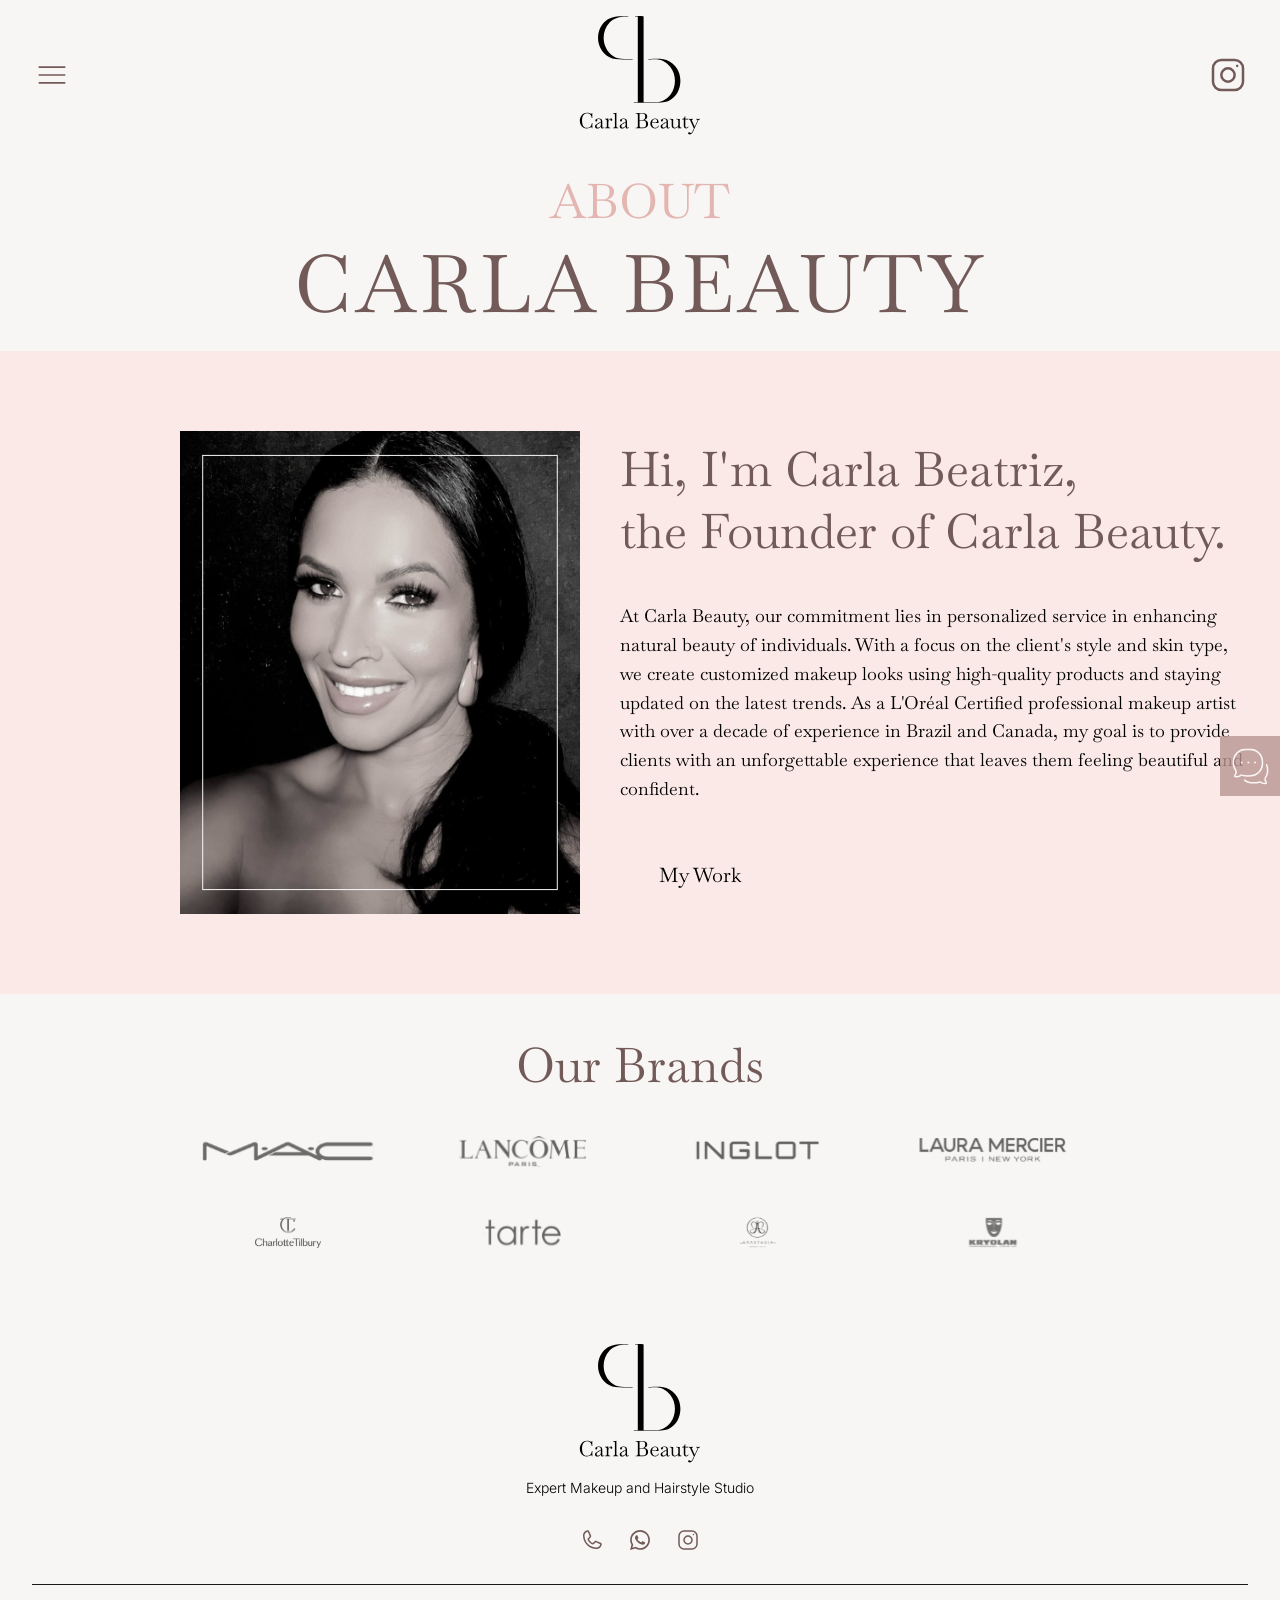
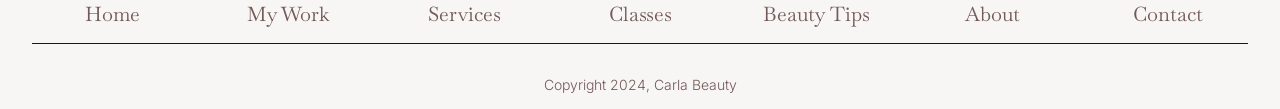
==== about/about.html @ 630f00ba "Merge branch 'dev' into feat/my-work-page" ====
<!DOCTYPE html>
<html lang="en">
  <head>
    <meta charset="UTF-8" />
    <meta name="viewport" content="width=device-width, initial-scale=1.0" />
    <title>Team Two Project</title>
    <link rel="stylesheet" href="../global.css">
    <link rel="stylesheet" href="./style.css">
  </head>
  <body>
    <!-- Header - Nav-->
    <header>
      <nav>
        <ul>
          <li>
            <img
              src="../assets/images/hamburguer-menu.svg"
              alt="Logo icon"
              id="hamburguer-menu"
            />
          </li>
          <li><a href="/">Home</a></li>
          <li><a href="/my-work/my-work.html">My Work</a></li>
          <li><a href="/services/services.html">Services</a></li>
          <li><a href="/classes/classes.html">Classes</a></li>
          <li><img src="../assets/logos/logo2.svg" alt="Logo Carla Beauty" /></li>
          <li><a href="/beauty-tips/beauty-tips.html">Beauty Tips</a></li>
          <li><a href="/about/about.html">About</a></li>
          <li><a href="/contact/contact.html">Contact</a></li>
          <li>
            <img src="../assets/images/instagram.svg" alt="instragram icon" />
          </li>
        </ul>
      </nav>
    </header>

    <!-- Mobile Menu Overlay -->
    <div class="mobile-menu" id="mobile-menu">
      <div class="mobile-menu-content">
        <div class="mobile-menu-header">
          <button class="close-menu" id="close-menu">
            <img src="assets/images/close-button.svg" alt="Close menu" />
          </button>
          <div class="mobile-menu-logo">
            <img src="assets/logos/logo2.svg" alt="Carla Beauty Logo" />
          </div>
        </div>

        <nav class="mobile-menu-nav">
          <a href="/index.html">Home</a>
          <a href="/my-work/my-work.html">My Work</a>
          <a href="/services/services.html">Services</a>
          <a href="/classes/classes.html">Classes</a>
          <a href="/beauty-tips/beauty-tips.html">Beauty Tips</a>
          <a href="/about/about.html">About</a>
          <a href="/contact/contact.html">Contact</a>
        </nav>

        <div class="mobile-menu-footer">
          <div class="mobile-menu-social">
            <img src="../assets/images/phone.svg" alt="Phone" />
            <img src="../assets/images/whatsapp.svg" alt="WhatsApp" />
            <img src="../assets/images/instagram.svg" alt="Instagram" />
          </div>
          <p>Expert Makeup and Hairstyle Studio</p>
        </div>
      </div>
    </div>
    
    <!-- About Section -->

    <div class="about-section-tittle">
      <h1>ABOUT</h1>
      <p>CARLA BEAUTY</p>
    </div>

    <div class="about-section-container">
      <div class="wrapper-container">
      <div class="about-section-img">
        <img src="../assets/images/about-photo.svg">
      </div>

      <div class="about-section-text">
        <h1>Hi, I'm Carla Beatriz, <br> the Founder of Carla Beauty.</h1>
        <p>At Carla Beauty, our commitment lies in personalized service in enhancing natural beauty of individuals. With a focus on the client's style and skin type, we create customized makeup looks using high-quality products and staying updated on the latest trends. As a L'Oréal Certified professional makeup artist with over a decade of experience in Brazil and Canada, my goal is to provide clients with an unforgettable experience that leaves them feeling beautiful and confident.</p>

        <button class="my-work-button" id="my-work-button">My Work</button>
        
      </div>

      <div class="message-box">
        <img src="../assets/images/message box.svg">
      </div>
     </div>
    </div>
    
    <div class="brands-section">
      <h2>Our Brands</h2>
      <div class="brands-images">
        <img src="../assets/images/brands-images/MAC_Cosmetics_logo 1.svg">
        <img src="../assets/images/brands-images/2560px-Lancôme_logo 1.svg">
        <img src="../assets/images/brands-images/inglot 1.svg">
        <img src="../assets/images/brands-images/Laura Mercier_logo 1.svg"> 
        <img src="../assets/images/brands-images/charlote.svg">
        <img src="../assets/images/brands-images/tarte 1.svg">
        <img src="../assets/images/brands-images/anastasia.svg">
        <img src="../assets/images/brands-images/kryolan 1.svg">
      </div>
    </div>


    <!-- Footer begin-->
    <footer>
      <div class="logo-container">
        <img src="../assets/logos/logo2.svg" alt="Logo icon" />
        <p>Expert Makeup and Hairstyle Studio</p>
      </div>
      <div class="contact-container">
        <img src="../assets/images/phone.svg" alt="Phone icon" />
        <img src="../assets/images/whatsapp.svg" alt="Whatsapp icon" />
        <img src="../assets/images/instagram.svg" alt="Instagram icon" />
      </div>
      <div class="footer-nav">
        <ul>
          <li><a href="/index.html">Home</a></li>
          <li><a href="/my-work/my-work.html">My Work</a></li>
          <li><a href="/services/services.html">Services</a></li>
          <li><a href="/classes/classes.html">Classes</a></li>
          <li><a href="/beauty-tips/beauty-tips.html">Beauty Tips</a></li>
          <li><a href="/about/about.html">About</a></li>
          <li><a href="/contact/contact.html">Contact</a></li>
        </ul>
      </div>
      <div class="copyright">
        <p>Copyright 2024, Carla Beauty</p>
      </div>
    </footer>
    <!-- Footer end-->
    <script src="script.js"></script>
    <script src="about.script.js"></script>
  </body>
</html>
---- global.css ----
@import url("https://fonts.googleapis.com/css2?family=Baskervville:ital,wght@0,400..700;1,400..700&display=swap");
@import url("https://fonts.googleapis.com/css2?family=Inter:ital,opsz,wght@0,14..32,100..900;1,14..32,100..900&display=swap");

:root {
  --brand-color: #191919;
  --bold-main-color: #725a58;
  --accent-color: #e3b6b1;
  --light-pink: #fae9e7;
  --light-pale-white: #f8f6f4;
  --light-paper-white: #fbfafa;
  --light-mid-grey: #a3a3a3;
  --dark-grey: #535353;
  --dark-black: #191919;
  --dark-pink: #e3b6b1;
  --dark-brown: #f8f6f4;
  --inter-font: "Inter", sans-serif;
  --Baskervville-font: "Baskervville", cursive;
}

* {
  box-sizing: border-box;
  margin: 0;
  padding: 0;
  font-family: var(--inter-font);
}

/* Footer begin*/

footer {
  width: 100%;
  height: 100%;
  background-color: var(--dark-brown);
  padding: 1rem 2rem;
  display: flex;
  flex-direction: column;
  gap: 2rem;
}

footer .logo-container {
  display: flex;
  flex-direction: column;
  align-items: center;
  justify-content: center;
  width: 100%;
  text-align: center;
  font-size: 14px;
  font-weight: 300;
  gap: 1rem;
}

footer .logo-container img {
  width: 125.6px;
  height: 118.51px;
}

footer .contact-container {
  display: flex;
  flex-direction: row;
  align-items: center;
  justify-content: center;
  gap: 1.5rem;
}

.footer-nav {
  width: 100%;
  display: flex;
  align-items: center;
  justify-content: center;
}

.footer-nav ul {
  display: grid;
  grid-template-columns: repeat(7, 1fr);
  width: 100%;
  max-width: 1400px;
  list-style: none;
  margin: 0 auto;
  padding: 0;
  gap: 1rem;
  justify-items: center;
  text-align: center;
  border-top: 1px solid var(--dark-black);
  border-bottom: 1px solid var(--dark-black);
  padding: 1rem 0;
}

.footer-nav ul li a {
  font-size: 20px;
  font-family: var(--Baskervville-font);
  color: var(--bold-main-color);
  font-weight: 400;
  text-decoration: none;
}

footer .copyright {
  display: flex;
  align-items: center;
  color: var(--bold-main-color);
  font-size: 14px;
  text-align: center;
  justify-content: center;
  font-weight: 300;
}

/* Medium screens (e.g. tablets) */
@media (max-width: 900px) {
  .footer-nav ul {
    grid-template-columns: repeat(4, 1fr);
  }
}

@media (max-width: 600px) {
  .footer-nav ul {
    grid-template-columns: repeat(2, 1fr);
  }
}

@media (max-width: 400px) {
  .footer-nav ul {
    grid-template-columns: 1fr;
  }
}

/* Footer end*/

/* Header begin*/

header {
  width: 100%;
  max-height: 200px;
  height: 100%;
  background-color: var(--dark-brown);
  padding: 1rem 2rem;
  display: flex;
  align-items: center;
  justify-content: center;
}

nav {
  width: 100%;
  display: flex;
  align-items: center;
  justify-content: center;
}

nav ul {
  display: flex;
  align-items: center;
  max-width: 1400px;
  width: 100%;
  justify-content: space-between;
  list-style: none;
}

nav ul li a {
  font-size: 20px;
  font-family: var(--Baskervville-font);
  color: var(--bold-main-color);
  font-weight: 400;
  text-decoration: none;
  padding: 0 2rem;
  border-right: 0.5px solid var(--accent-color);
}

nav ul li:nth-child(1) {
  display: none;
}

nav ul li:last-child {
  border-right: none;
}
nav ul li:last-child img {
  width: 24px;
  height: 24px;
}

nav ul li img {
  width: 125.6px;
  height: 118.51px;
  margin: 0 2.5rem;
}

nav ul li a:hover {
  text-decoration: underline;
  text-decoration-color: var(--bold-main-color);
  text-decoration-thickness: 0.5px;
  text-underline-offset: 2px;
}

/* Header end*/

/* Mobile Menu begin*/
.mobile-menu {
  position: fixed;
  top: 0;
  left: -100%;
  width: 100%;
  height: 100vh;
  background-color: var(--dark-brown);
  z-index: 1000;
  transition: left 0.3s ease;
  overflow-y: auto;
  display: none;
}

.mobile-menu.active {
  left: 0;
}

.mobile-menu-content {
  padding: 2rem;
  display: flex;
  flex-direction: column;
  align-items: center;
  gap: 2rem;
  min-height: 100vh;
}

.mobile-menu-header {
  width: 100%;
  display: flex;
  justify-content: flex-start;
  margin-bottom: 1rem;
  position: relative;
}

.close-menu {
  background: none;
  border: none;
  cursor: pointer;
  padding: 0;
}

.close-menu img {
  width: 40px;
  height: 40px;
}

.mobile-menu-logo {
  display: flex;
  flex-direction: column;
  align-items: center;
  gap: 1rem;
  margin-bottom: 2rem;
}

.mobile-menu-logo img {
  width: 100px;
  height: 94.41px;
  position: absolute;
  top: 0;
  left: 50%;
  transform: translateX(-50%);
}

.mobile-menu-nav {
  display: flex;
  flex-direction: column;
  align-items: center;
  gap: 2rem;
  width: 100%;
  flex: 1;
}

.mobile-menu-nav a {
  font-size: 32px;
  font-family: var(--Baskervville-font);
  color: var(--bold-main-color);
  font-weight: 400;
  text-decoration: none;
  transition: opacity 0.2s;
}

.mobile-menu-nav a:hover {
  opacity: 0.7;
}

.mobile-menu-footer {
  margin-top: auto;
  display: flex;
  flex-direction: column;
  align-items: center;
  gap: 1.5rem;
  padding-bottom: 2rem;
}

.mobile-menu-social {
  display: flex;
  gap: 1.5rem;
  align-items: center;
}

.mobile-menu-social img {
  width: 24px;
  height: 24px;
  cursor: pointer;
}

.mobile-menu-footer p {
  font-size: 12px;
  color: var(--bold-main-color);
  text-align: center;
}

@media (max-width: 1400px) {
  .mobile-menu {
    display: block;
  }
  nav ul li:has(a) {
    display: none;
  }
  nav ul li:nth-child(1) {
    display: block;
    cursor: pointer;
  }

  nav ul li img {
    margin: 0;
  }

  nav ul li:last-child img {
    width: 40px;
    height: 40px;
  }

  nav ul li:nth-child(1) img {
    width: 40px;
    height: 40px;
  }

  nav ul {
    justify-content: space-between;
    padding: 0;
  }
}

/* Mobile Menu end*/
---- about/style.css ----
@import url("https://fonts.googleapis.com/css2?family=Baskervville:ital,wght@0,400..700;1,400..700&display=swap");
@import url("https://fonts.googleapis.com/css2?family=Inter:ital,opsz,wght@0,14..32,100..900;1,14..32,100..900&display=swap");

:root {
  --brand-color: #191919;
  --bold-main-color: #725a58;
  --accent-color: #e3b6b1;
  --light-pink: #fae9e7;
  --light-pale-white: #f8f6f4;
  --light-paper-white: #fbfafa;
  --light-mid-grey: #a3a3a3;
  --dark-grey: #535353;
  --dark-black: #191919;
  --dark-pink: #e3b6b1;
  --dark-brown: #f8f6f4;
  --inter-font: "Inter", sans-serif;
  --Baskervville-font: "Baskervville", cursive;
}

* {
  box-sizing: border-box;
  margin: 0;
  padding: 0;
  font-family: var(--inter-font);
}

/* Footer begin*/

footer {
  width: 100%;
  height: 100%;
  background-color: var(--dark-brown);
  padding: 1rem 2rem;
  display: flex;
  flex-direction: column;
  gap: 2rem;
}

footer .logo-container {
  display: flex;
  flex-direction: column;
  align-items: center;
  justify-content: center;
  width: 100%;
  text-align: center;
  font-size: 14px;
  font-weight: 300;
  gap: 1rem;
}

footer .logo-container img {
  width: 125.6px;
  height: 118.51px;
}

footer .contact-container {
  display: flex;
  flex-direction: row;
  align-items: center;
  justify-content: center;
  gap: 1.5rem;
}

.footer-nav {
  width: 100%;
  display: flex;
  align-items: center;
  justify-content: center;
}

.footer-nav ul {
  display: grid;
  grid-template-columns: repeat(7, 1fr);
  width: 100%;
  max-width: 1400px;
  list-style: none;
  margin: 0 auto;
  padding: 0;
  gap: 1rem;
  justify-items: center;
  text-align: center;
  border-top: 1px solid var(--dark-black);
  border-bottom: 1px solid var(--dark-black);
  padding: 1rem 0;
}

.footer-nav ul li a {
  font-size: 20px;
  font-family: var(--Baskervville-font);
  color: var(--bold-main-color);
  font-weight: 400;
  text-decoration: none;
}

footer .copyright {
  display: flex;
  align-items: center;
  color: var(--bold-main-color);
  font-size: 14px;
  text-align: center;
  justify-content: center;
  font-weight: 300;
}

/* Medium screens (e.g. tablets) */
@media (max-width: 900px) {
  .footer-nav ul {
    grid-template-columns: repeat(4, 1fr);
  }
}

@media (max-width: 600px) {
  .footer-nav ul {
    grid-template-columns: repeat(2, 1fr);
  }
}

@media (max-width: 400px) {
  .footer-nav ul {
    grid-template-columns: 1fr;
  }
}

/* Footer end*/

/* Header begin*/

header {
  width: 100%;
  max-height: 200px;
  height: 100%;
  background-color: var(--dark-brown);
  padding: 1rem 2rem;
  display: flex;
  align-items: center;
  justify-content: center;
}

nav {
  width: 100%;
  display: flex;
  align-items: center;
  justify-content: center;
}

nav ul {
  display: flex;
  align-items: center;
  max-width: 1400px;
  width: 100%;
  justify-content: space-between;
  list-style: none;
}

nav ul li a {
  font-size: 20px;
  font-family: var(--Baskervville-font);
  color: var(--bold-main-color);
  font-weight: 400;
  text-decoration: none;
  padding: 0 2rem;
  border-right: 0.5px solid var(--accent-color);
}

nav ul li:nth-child(1) {
  display: none;
}

a[href="/classes/classes.html"] {
  border-right: none;
}

nav ul li:last-child {
  border-right: none;
}
nav ul li:last-child img {
  width: 24px;
  height: 24px;
}

nav ul li img {
  width: 125.6px;
  height: 118.51px;
  margin: 0 2.5rem;
}

nav ul li a:hover {
  text-decoration: underline;
  text-decoration-color: var(--bold-main-color);
  text-decoration-thickness: 0.5px;
  text-underline-offset: 2px;
}

/* Header end*/

/* Mobile Menu begin*/
.mobile-menu {
  position: fixed;
  top: 0;
  left: -100%;
  width: 100%;
  height: 100vh;
  background-color: var(--dark-brown);
  z-index: 1000;
  transition: left 0.3s ease;
  overflow-y: auto;
  display: none;
}

.mobile-menu.active {
  left: 0;
}

.mobile-menu-content {
  padding: 2rem;
  display: flex;
  flex-direction: column;
  align-items: center;
  gap: 2rem;
  min-height: 100vh;
}

.mobile-menu-header {
  width: 100%;
  display: flex;
  justify-content: flex-start;
  margin-bottom: 1rem;
  position: relative;
}

.close-menu {
  background: none;
  border: none;
  cursor: pointer;
  padding: 0;
}

.close-menu img {
  width: 40px;
  height: 40px;
}

.mobile-menu-logo {
  display: flex;
  flex-direction: column;
  align-items: center;
  gap: 1rem;
  margin-bottom: 2rem;
}

.mobile-menu-logo img {
  width: 100px;
  height: 94.41px;
  position: absolute;
  top: 0;
  left: 50%;
  transform: translateX(-50%);
}

.mobile-menu-nav {
  display: flex;
  flex-direction: column;
  align-items: center;
  gap: 2rem;
  width: 100%;
  flex: 1;
}

.mobile-menu-nav a {
  font-size: 32px;
  font-family: var(--Baskervville-font);
  color: var(--bold-main-color);
  font-weight: 400;
  text-decoration: none;
  transition: opacity 0.2s;
}

.mobile-menu-nav a:hover {
  opacity: 0.7;
}

.mobile-menu-footer {
  margin-top: auto;
  display: flex;
  flex-direction: column;
  align-items: center;
  gap: 1.5rem;
  padding-bottom: 2rem;
}

.mobile-menu-social {
  display: flex;
  gap: 1.5rem;
  align-items: center;
}

.mobile-menu-social img {
  width: 24px;
  height: 24px;
  cursor: pointer;
}

.mobile-menu-footer p {
  font-size: 12px;
  color: var(--bold-main-color);
  text-align: center;
}

@media (max-width: 1400px) {
  .mobile-menu {
    display: block;
  }
  nav ul li:has(a) {
    display: none;
  }
  nav ul li:nth-child(1) {
    display: block;
    cursor: pointer;
  }

  nav ul li img {
    margin: 0;
  }

  nav ul li:last-child img {
    width: 40px;
    height: 40px;
  }

  nav ul li:nth-child(1) img {
    width: 40px;
    height: 40px;
  }

  nav ul {
    justify-content: space-between;
    padding: 0;
  }
}

/* Mobile Menu end*/

/* About Section begin*/

.about-section-tittle {
  background-color: var(--dark-brown);
  padding: 15px;
  text-align: center;
  font-family: var(--Baskervville-font);
}

.about-section-tittle h1 {
  font-family: var(--Baskervville-font);
  font-size: 48px;
  font-style: normal;
  color: var(--dark-pink);
  font-weight: 200;
}

.about-section-tittle p {
  font-family: var(--Baskervville-font);
  font-size: 80px;
  font-style: normal;
  font-weight: 300;
  color: var(--bold-main-color);
  letter-spacing: 4.08px;
}

.about-section-container {
  padding: 80px 30px;
  display: flex;
  background-color: var(--light-pink);
  gap: 2.5rem;
}

.wrapper-container {
  display: flex;
  width: 100%;
  max-width: 1400px;
  gap: 2.5rem;
  margin-left: 150px;
  align-items: center;
}

.about-section-img {
  flex-basis: 40%; 
  max-width: 400px;
}

.about-section-img img {
  width: 100%;
  display: block; 
}

.about-section-text {
  flex-basis: 60%;
  display: flex;
  flex-direction: column;
  text-align: start;
  gap: 2.5rem;
}

.about-section-text h1 {
  color: var(--bold-main-color);
  font-family: var(--Baskervville-font);
  font-weight: 400;
  font-size: 48px;
}

.about-section-text p {
  font-family: var(--Baskervville-font);
  font-weight: 300;
  font-size: 18px;
  text-align: left;
  line-height: 1.6;
}

.my-work-button {
  font-family: var(--Baskervville-font);
  font-size: 20px;
  width: 160px;
  height: 62px;
  color: var(--darkest-brown);
  background-color: transparent;
  border: 1px solid var(--darkest-brown);
  cursor: pointer;
}

.message-box {
  position: absolute;
  right: 0;
  bottom: 100px;
}

/* About Section end*/

/* Brands Section begin*/

.brands-section {
  background-color: var(--dark-brown);
  padding: 40px 0;
  text-align: center;
}

.brands-section h2 {
  font-family: var(--Baskervville-font);
  font-weight: normal;
  font-size: 48px;
  height: 200;
  text-align: center;
  color: var(--bold-main-color);
}

.brands-images {
  padding: 40px;
  display: grid;
  grid-template-columns: repeat(4, 1fr);
  gap: 50px 20px;
  justify-items: center; 
  align-items: center;
  max-width: 1000px;
  margin: 0 auto;
}

.brands-images img {
  max-width: 100%; 
  height: auto;
  width: 80%;
  flex: 0 0 25%;
  height: 31.39px;
  top: 148px;
  left: 517.75px;
  opacity: 60%;
}

/* Brands Section end*/

@media (max-width: 900px) {
  .footer-nav ul {
    grid-template-columns: repeat(4, 1fr);
  }
}

@media (max-width: 600px) {
  .footer-nav ul {
    grid-template-columns: repeat(2, 1fr);
  }
}

@media (max-width: 400px) {
  .footer-nav ul {
    grid-template-columns: 1fr;
  }
}

@media (max-width: 900px) {
  .wrapper-container {
    flex-direction: column; 
    gap: 0; 
    margin-left: 0;
    align-items: center;
    display: block;
    padding: 0;
  }

  .about-section-img {
    flex-basis: 100%; 
    max-width: 100%; 
    padding: 0;
  }

  .about-section-container {
    padding: 0 0 30px 0;
  }

  .about-section-text {
    flex-basis: 100%; 
    padding: 30px 30px; 
    text-align: left;
  }

  .message-box {
    display: none;
  }

  .about-section-text h1 {
    font-size: 5rem;
  }

  .about-section-text p {
    font-size: 2.5rem;
  }


  .my-work-button {
    margin: 30px auto 0 auto;
    font-size: 30px;
    width: 320px;
    height: 80px;
  }
}
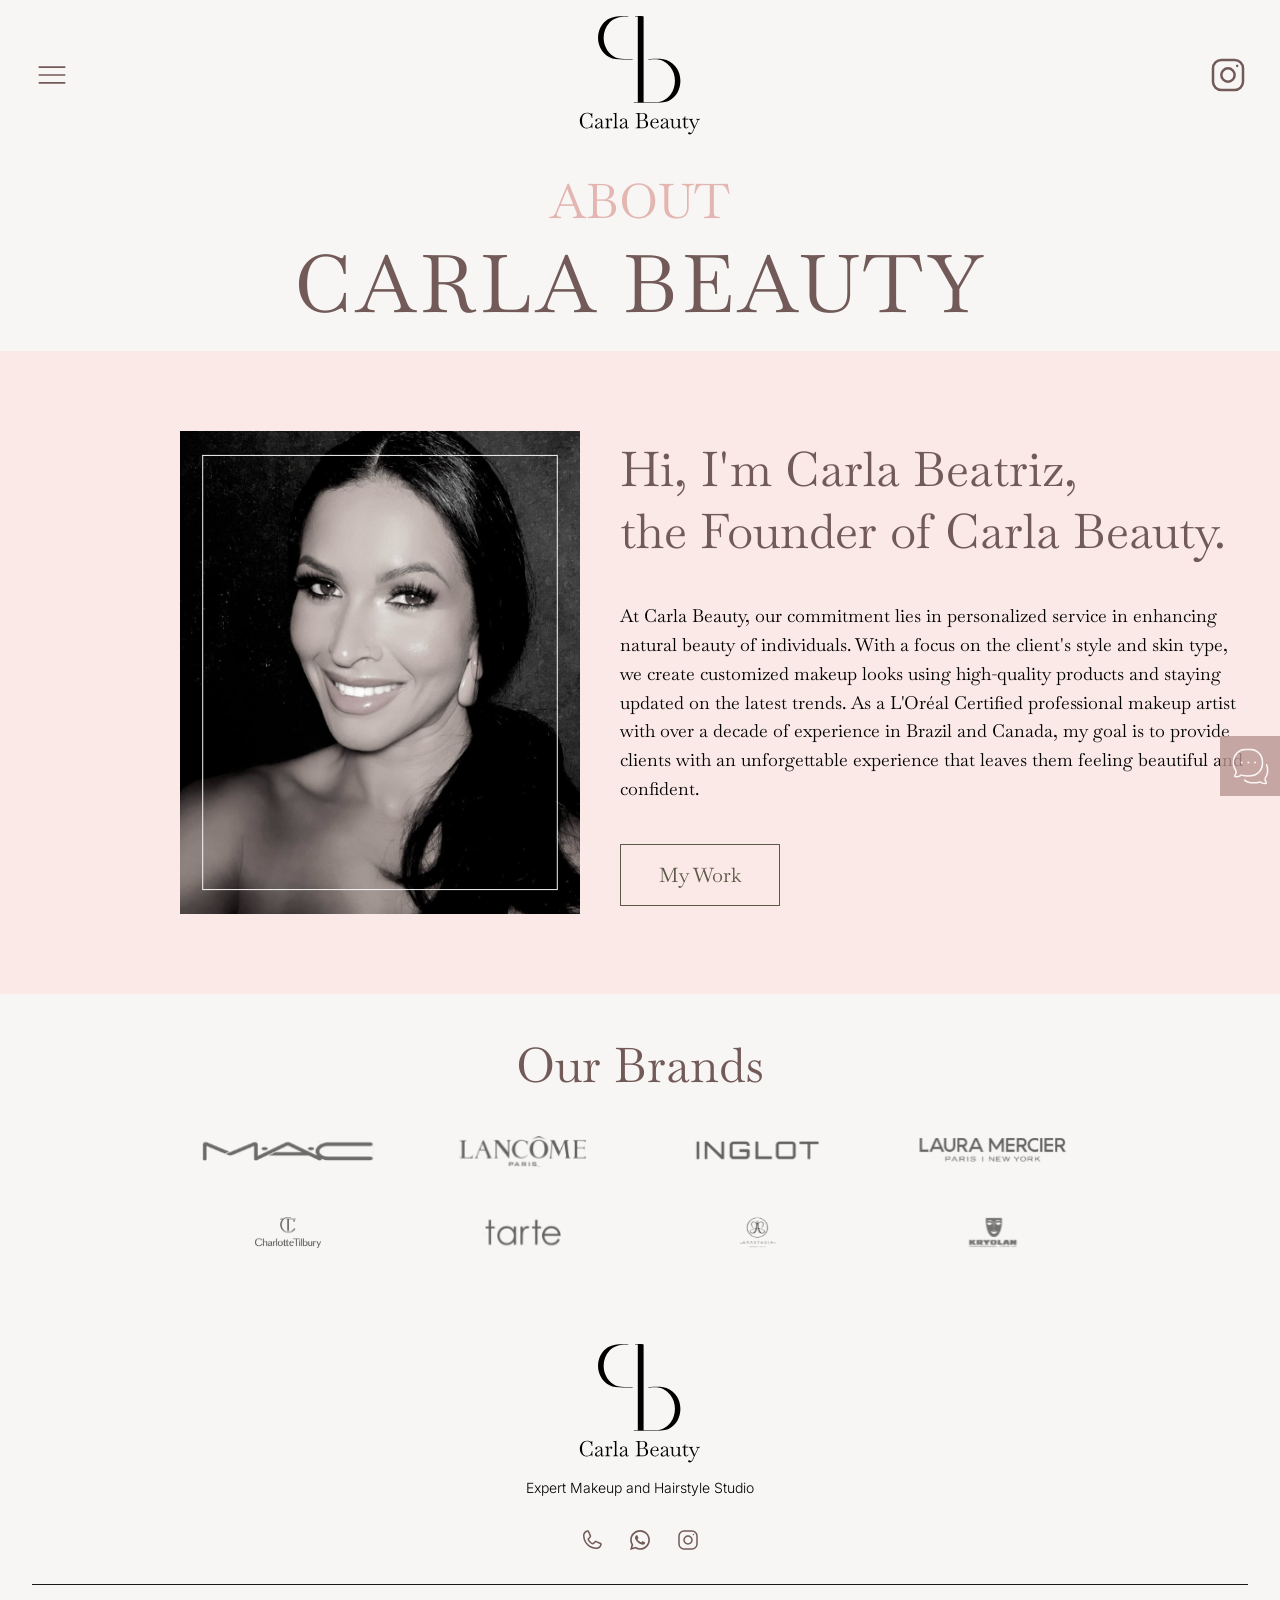
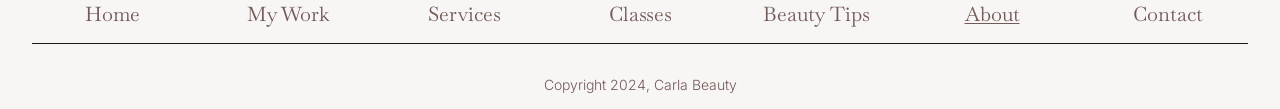
==== commit 1c6d50b2: "fix: small changes" ====
--- a/about/about.html
+++ b/about/about.html
@@ -4,8 +4,8 @@
     <meta charset="UTF-8" />
     <meta name="viewport" content="width=device-width, initial-scale=1.0" />
     <title>Team Two Project</title>
-    <link rel="stylesheet" href="../global.css">
-    <link rel="stylesheet" href="./style.css">
+    <link rel="stylesheet" href="../global.css" />
+    <link rel="stylesheet" href="./style.css" />
   </head>
   <body>
     <!-- Header - Nav-->
@@ -23,7 +23,9 @@
           <li><a href="/my-work/my-work.html">My Work</a></li>
           <li><a href="/services/services.html">Services</a></li>
           <li><a href="/classes/classes.html">Classes</a></li>
-          <li><img src="../assets/logos/logo2.svg" alt="Logo Carla Beauty" /></li>
+          <li>
+            <img src="../assets/logos/logo2.svg" alt="Logo Carla Beauty" />
+          </li>
           <li><a href="/beauty-tips/beauty-tips.html">Beauty Tips</a></li>
           <li><a href="/about/about.html">About</a></li>
           <li><a href="/contact/contact.html">Contact</a></li>
@@ -39,10 +41,10 @@
       <div class="mobile-menu-content">
         <div class="mobile-menu-header">
           <button class="close-menu" id="close-menu">
-            <img src="assets/images/close-button.svg" alt="Close menu" />
+            <img src="../assets/images/close-button.svg" alt="Close menu" />
           </button>
           <div class="mobile-menu-logo">
-            <img src="assets/logos/logo2.svg" alt="Carla Beauty Logo" />
+            <img src="../assets/logos/logo2.svg" alt="Carla Beauty Logo" />
           </div>
         </div>
 
@@ -66,7 +68,7 @@
         </div>
       </div>
     </div>
-    
+
     <!-- About Section -->
 
     <div class="about-section-tittle">
@@ -76,38 +78,48 @@
 
     <div class="about-section-container">
       <div class="wrapper-container">
-      <div class="about-section-img">
-        <img src="../assets/images/about-photo.svg">
+        <div class="about-section-img">
+          <img src="../assets/images/about-photo.svg" />
+        </div>
+
+        <div class="about-section-text">
+          <h1>
+            Hi, I'm Carla Beatriz, <br />
+            the Founder of Carla Beauty.
+          </h1>
+          <p>
+            At Carla Beauty, our commitment lies in personalized service in
+            enhancing natural beauty of individuals. With a focus on the
+            client's style and skin type, we create customized makeup looks
+            using high-quality products and staying updated on the latest
+            trends. As a L'Oréal Certified professional makeup artist with over
+            a decade of experience in Brazil and Canada, my goal is to provide
+            clients with an unforgettable experience that leaves them feeling
+            beautiful and confident.
+          </p>
+
+          <button class="my-work-button" id="my-work-button">My Work</button>
+        </div>
+
+        <div class="message-box">
+          <img src="../assets/images/message box.svg" />
+        </div>
       </div>
+    </div>
 
-      <div class="about-section-text">
-        <h1>Hi, I'm Carla Beatriz, <br> the Founder of Carla Beauty.</h1>
-        <p>At Carla Beauty, our commitment lies in personalized service in enhancing natural beauty of individuals. With a focus on the client's style and skin type, we create customized makeup looks using high-quality products and staying updated on the latest trends. As a L'Oréal Certified professional makeup artist with over a decade of experience in Brazil and Canada, my goal is to provide clients with an unforgettable experience that leaves them feeling beautiful and confident.</p>
-
-        <button class="my-work-button" id="my-work-button">My Work</button>
-        
-      </div>
-
-      <div class="message-box">
-        <img src="../assets/images/message box.svg">
-      </div>
-     </div>
-    </div>
-    
     <div class="brands-section">
       <h2>Our Brands</h2>
       <div class="brands-images">
-        <img src="../assets/images/brands-images/MAC_Cosmetics_logo 1.svg">
-        <img src="../assets/images/brands-images/2560px-Lancôme_logo 1.svg">
-        <img src="../assets/images/brands-images/inglot 1.svg">
-        <img src="../assets/images/brands-images/Laura Mercier_logo 1.svg"> 
-        <img src="../assets/images/brands-images/charlote.svg">
-        <img src="../assets/images/brands-images/tarte 1.svg">
-        <img src="../assets/images/brands-images/anastasia.svg">
-        <img src="../assets/images/brands-images/kryolan 1.svg">
+        <img src="../assets/images/brands-images/MAC_Cosmetics_logo 1.svg" />
+        <img src="../assets/images/brands-images/2560px-Lancôme_logo 1.svg" />
+        <img src="../assets/images/brands-images/inglot 1.svg" />
+        <img src="../assets/images/brands-images/Laura Mercier_logo 1.svg" />
+        <img src="../assets/images/brands-images/charlote.svg" />
+        <img src="../assets/images/brands-images/tarte 1.svg" />
+        <img src="../assets/images/brands-images/anastasia.svg" />
+        <img src="../assets/images/brands-images/kryolan 1.svg" />
       </div>
     </div>
-
 
     <!-- Footer begin-->
     <footer>
@@ -136,7 +148,7 @@
       </div>
     </footer>
     <!-- Footer end-->
-    <script src="script.js"></script>
+    <script src="../script.js"></script>
     <script src="about.script.js"></script>
   </body>
-</html>+</html>
--- a/global.css
+++ b/global.css
@@ -13,6 +13,7 @@
   --dark-black: #191919;
   --dark-pink: #e3b6b1;
   --dark-brown: #f8f6f4;
+  --darkest-brown: #5E5A49;
   --inter-font: "Inter", sans-serif;
   --Baskervville-font: "Baskervville", cursive;
 }
@@ -30,7 +31,7 @@
   width: 100%;
   height: 100%;
   background-color: var(--dark-brown);
-  padding: 1rem 2rem;
+  padding: 3rem 0;
   display: flex;
   flex-direction: column;
   gap: 2rem;
@@ -130,7 +131,7 @@
   max-height: 200px;
   height: 100%;
   background-color: var(--dark-brown);
-  padding: 1rem 2rem;
+  padding: 3rem 2rem;
   display: flex;
   align-items: center;
   justify-content: center;
@@ -166,9 +167,18 @@
   display: none;
 }
 
+a[href="/classes/classes.html"] {
+  border-right: none;
+}
+
 nav ul li:last-child {
   border-right: none;
 }
+
+nav ul li:nth-child(5) a {
+  border-right: none;
+}
+
 nav ul li:last-child img {
   width: 24px;
   height: 24px;
@@ -335,3 +345,6 @@
 }
 
 /* Mobile Menu end*/
+
+
+
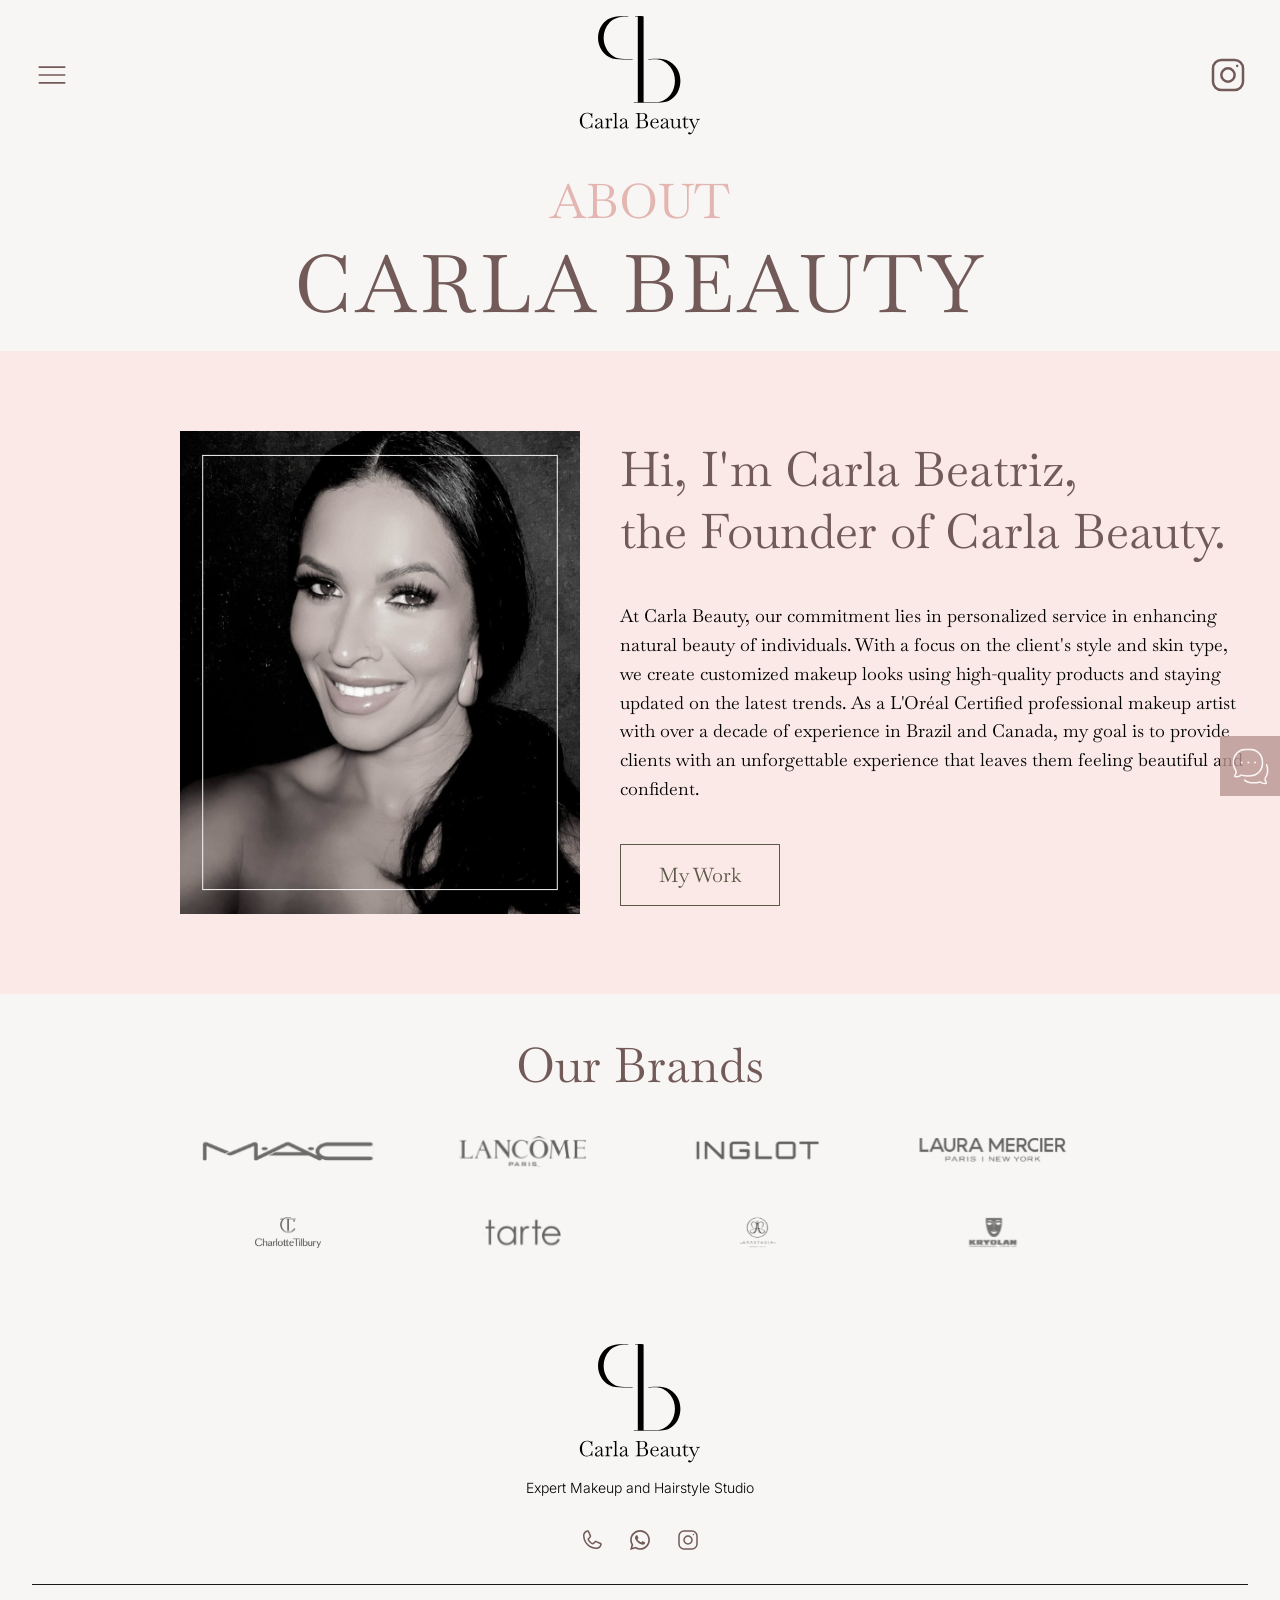
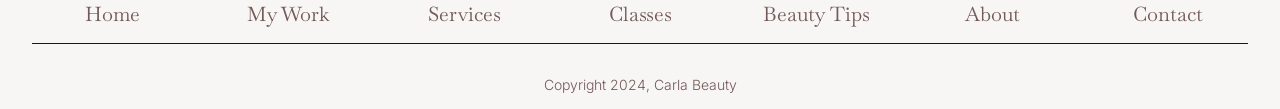
==== commit 5cab44fc: "Merge 06856e4629abad11342e5c4ae3baa48abdf10194 into cf3a4f52935bef28928918038aa0df196307f339" ====
--- a/about/about.html
+++ b/about/about.html
@@ -4,8 +4,8 @@
     <meta charset="UTF-8" />
     <meta name="viewport" content="width=device-width, initial-scale=1.0" />
     <title>Team Two Project</title>
-    <link rel="stylesheet" href="../global.css" />
-    <link rel="stylesheet" href="./style.css" />
+    <link rel="stylesheet" href="../global.css">
+    <link rel="stylesheet" href="./style.css">
   </head>
   <body>
     <!-- Header - Nav-->
@@ -23,9 +23,7 @@
           <li><a href="/my-work/my-work.html">My Work</a></li>
           <li><a href="/services/services.html">Services</a></li>
           <li><a href="/classes/classes.html">Classes</a></li>
-          <li>
-            <img src="../assets/logos/logo2.svg" alt="Logo Carla Beauty" />
-          </li>
+          <li><img src="../assets/logos/logo2.svg" alt="Logo Carla Beauty" /></li>
           <li><a href="/beauty-tips/beauty-tips.html">Beauty Tips</a></li>
           <li><a href="/about/about.html">About</a></li>
           <li><a href="/contact/contact.html">Contact</a></li>
@@ -41,10 +39,10 @@
       <div class="mobile-menu-content">
         <div class="mobile-menu-header">
           <button class="close-menu" id="close-menu">
-            <img src="../assets/images/close-button.svg" alt="Close menu" />
+            <img src="assets/images/close-button.svg" alt="Close menu" />
           </button>
           <div class="mobile-menu-logo">
-            <img src="../assets/logos/logo2.svg" alt="Carla Beauty Logo" />
+            <img src="assets/logos/logo2.svg" alt="Carla Beauty Logo" />
           </div>
         </div>
 
@@ -68,7 +66,7 @@
         </div>
       </div>
     </div>
-
+    
     <!-- About Section -->
 
     <div class="about-section-tittle">
@@ -78,48 +76,38 @@
 
     <div class="about-section-container">
       <div class="wrapper-container">
-        <div class="about-section-img">
-          <img src="../assets/images/about-photo.svg" />
-        </div>
+      <div class="about-section-img">
+        <img src="../assets/images/about-photo.svg">
+      </div>
 
-        <div class="about-section-text">
-          <h1>
-            Hi, I'm Carla Beatriz, <br />
-            the Founder of Carla Beauty.
-          </h1>
-          <p>
-            At Carla Beauty, our commitment lies in personalized service in
-            enhancing natural beauty of individuals. With a focus on the
-            client's style and skin type, we create customized makeup looks
-            using high-quality products and staying updated on the latest
-            trends. As a L'Oréal Certified professional makeup artist with over
-            a decade of experience in Brazil and Canada, my goal is to provide
-            clients with an unforgettable experience that leaves them feeling
-            beautiful and confident.
-          </p>
+      <div class="about-section-text">
+        <h1>Hi, I'm Carla Beatriz, <br> the Founder of Carla Beauty.</h1>
+        <p>At Carla Beauty, our commitment lies in personalized service in enhancing natural beauty of individuals. With a focus on the client's style and skin type, we create customized makeup looks using high-quality products and staying updated on the latest trends. As a L'Oréal Certified professional makeup artist with over a decade of experience in Brazil and Canada, my goal is to provide clients with an unforgettable experience that leaves them feeling beautiful and confident.</p>
 
-          <button class="my-work-button" id="my-work-button">My Work</button>
-        </div>
+        <button class="my-work-button" id="my-work-button">My Work</button>
+        
+      </div>
 
-        <div class="message-box">
-          <img src="../assets/images/message box.svg" />
-        </div>
+      <div class="message-box">
+        <img src="../assets/images/message box.svg">
+      </div>
+     </div>
+    </div>
+    
+    <div class="brands-section">
+      <h2>Our Brands</h2>
+      <div class="brands-images">
+        <img src="../assets/images/brands-images/MAC_Cosmetics_logo 1.svg">
+        <img src="../assets/images/brands-images/2560px-Lancôme_logo 1.svg">
+        <img src="../assets/images/brands-images/inglot 1.svg">
+        <img src="../assets/images/brands-images/Laura Mercier_logo 1.svg"> 
+        <img src="../assets/images/brands-images/charlote.svg">
+        <img src="../assets/images/brands-images/tarte 1.svg">
+        <img src="../assets/images/brands-images/anastasia.svg">
+        <img src="../assets/images/brands-images/kryolan 1.svg">
       </div>
     </div>
 
-    <div class="brands-section">
-      <h2>Our Brands</h2>
-      <div class="brands-images">
-        <img src="../assets/images/brands-images/MAC_Cosmetics_logo 1.svg" />
-        <img src="../assets/images/brands-images/2560px-Lancôme_logo 1.svg" />
-        <img src="../assets/images/brands-images/inglot 1.svg" />
-        <img src="../assets/images/brands-images/Laura Mercier_logo 1.svg" />
-        <img src="../assets/images/brands-images/charlote.svg" />
-        <img src="../assets/images/brands-images/tarte 1.svg" />
-        <img src="../assets/images/brands-images/anastasia.svg" />
-        <img src="../assets/images/brands-images/kryolan 1.svg" />
-      </div>
-    </div>
 
     <!-- Footer begin-->
     <footer>
@@ -148,7 +136,7 @@
       </div>
     </footer>
     <!-- Footer end-->
-    <script src="../script.js"></script>
+    <script src="script.js"></script>
     <script src="about.script.js"></script>
   </body>
-</html>
+</html>
